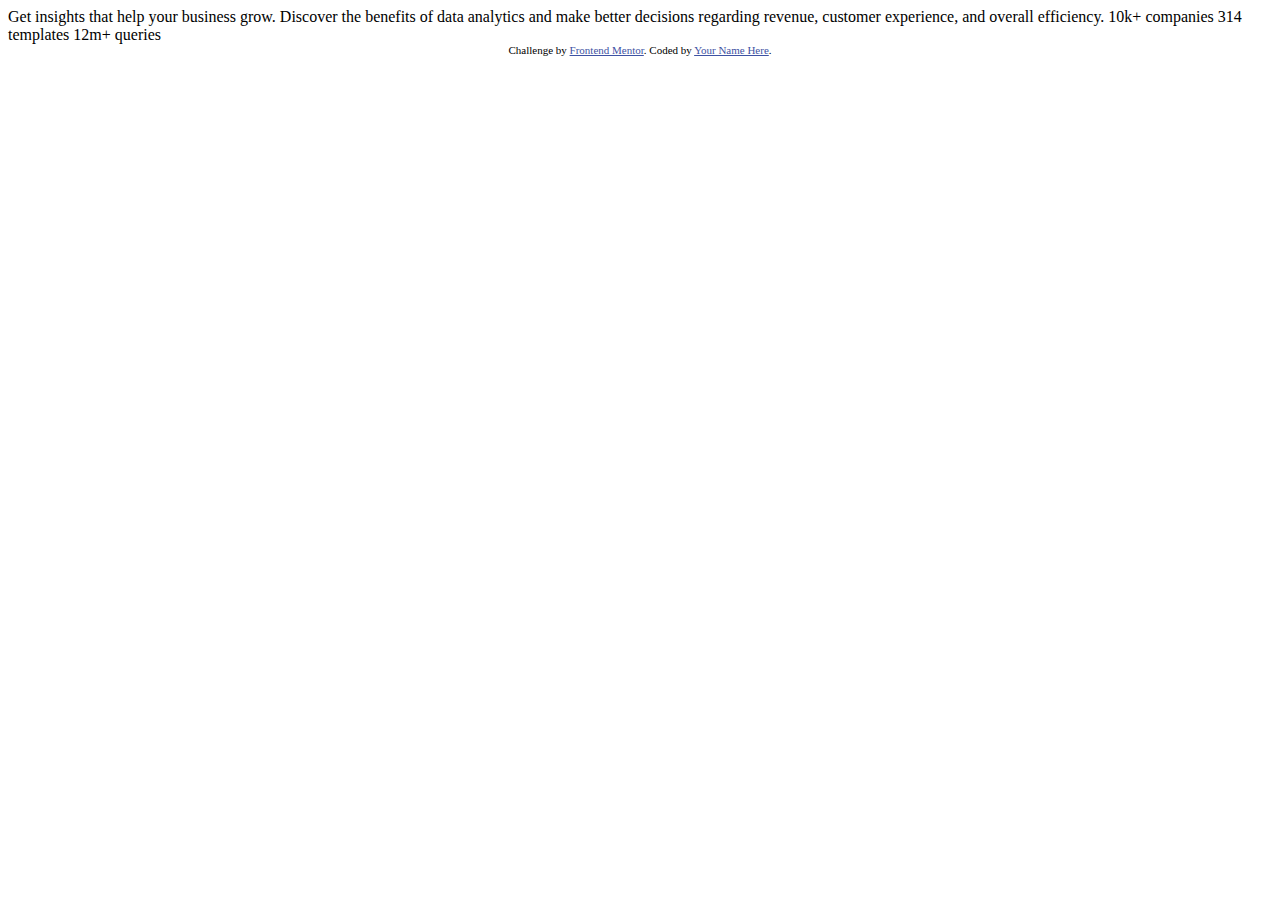
==== index.html @ ba3bbfc8 "Initial commit" ====
<!DOCTYPE html>
<html lang="en">
<head>
  <meta charset="UTF-8">
  <meta name="viewport" content="width=device-width, initial-scale=1.0"> <!-- displays site properly based on user's device -->

  <link rel="icon" type="image/png" sizes="32x32" href="./images/favicon-32x32.png">
  
  <title>Frontend Mentor | Stats preview card component</title>

  <!-- Feel free to remove these styles or customise in your own stylesheet 👍 -->
  <style>
    .attribution { font-size: 11px; text-align: center; }
    .attribution a { color: hsl(228, 45%, 44%); }
  </style>
</head>
<body>

  Get insights that help your business grow.

  Discover the benefits of data analytics and make better decisions regarding revenue, customer 
  experience, and overall efficiency.

  10k+ companies
  314 templates
  12m+ queries

  <div class="attribution">
    Challenge by <a href="https://www.frontendmentor.io?ref=challenge" target="_blank">Frontend Mentor</a>. 
    Coded by <a href="#">Your Name Here</a>.
  </div>
</body>
</html>
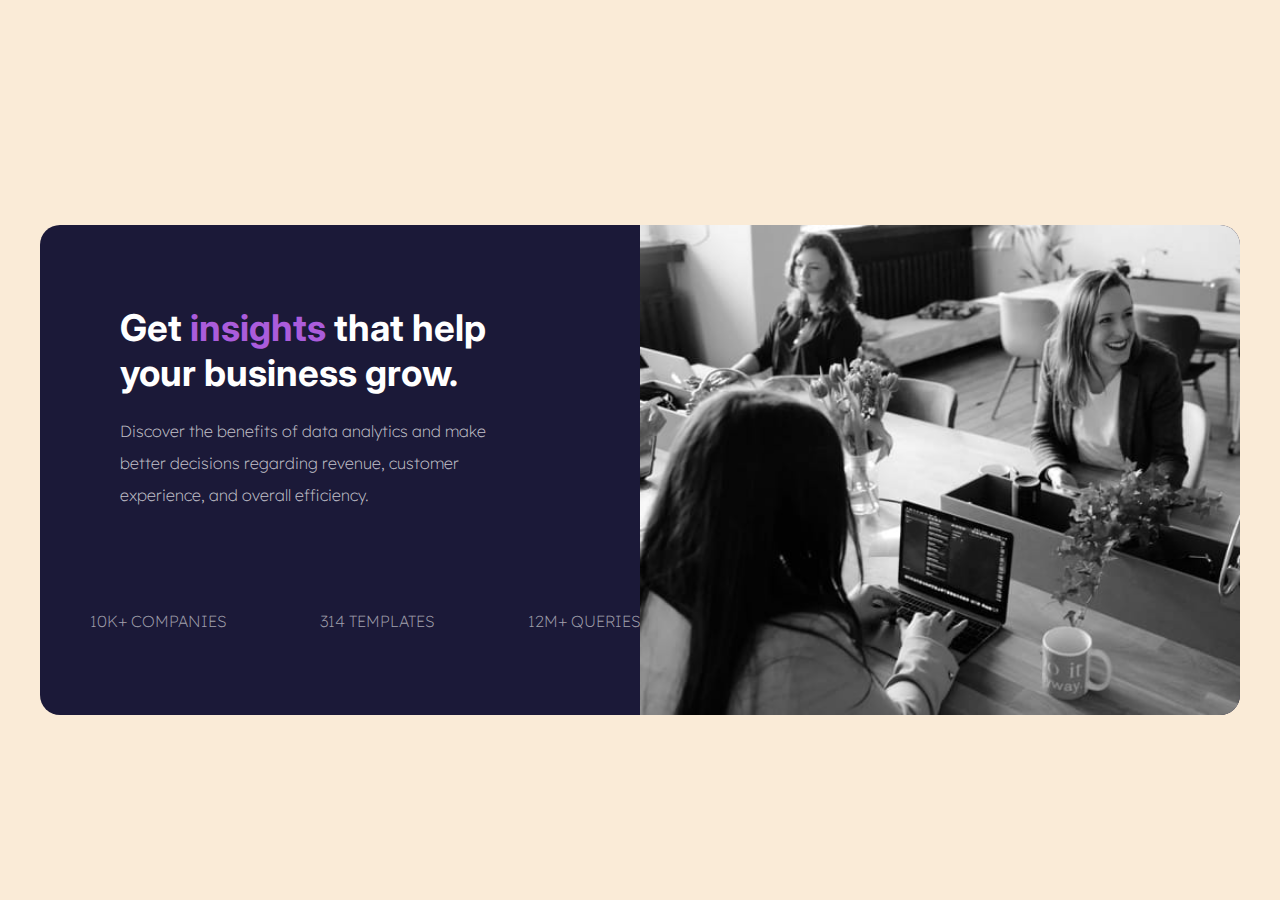
==== commit e69f7994: "Start Challange" ====
--- a/index.html
+++ b/index.html
@@ -1,33 +1,35 @@
 <!DOCTYPE html>
 <html lang="en">
 <head>
-  <meta charset="UTF-8">
-  <meta name="viewport" content="width=device-width, initial-scale=1.0"> <!-- displays site properly based on user's device -->
+    <meta charset="UTF-8">
+    <meta http-equiv="X-UA-Compatible" content="IE=edge">
+    <meta name="viewport" content="width=device-width, initial-scale=1.0">
+    <title>Frontend Mentor | Stats Preview Card Component</title>
+    
+    <!--Link CSS-->
 
-  <link rel="icon" type="image/png" sizes="32x32" href="./images/favicon-32x32.png">
-  
-  <title>Frontend Mentor | Stats preview card component</title>
+    <link rel="stylesheet" href="style.css">
 
-  <!-- Feel free to remove these styles or customise in your own stylesheet 👍 -->
-  <style>
-    .attribution { font-size: 11px; text-align: center; }
-    .attribution a { color: hsl(228, 45%, 44%); }
-  </style>
 </head>
 <body>
+    <main>
+        <div class="card-container">
+            <div class="left-side">
+                <h1>Get <span>insights</span> that help your business grow.</h1>
 
-  Get insights that help your business grow.
+                <p>Discover the benefits of data analytics and make better decisions regarding revenue, customer experience, and overall efficiency.</p>
+                <div class="numbers-itens">
+                    <div>10k+ companies</div>
+                    <div>314 templates</div>
+                    <div>12m+ queries</div>
+                </div>
+            </div>
+            <div class="right-side">
+                <img src="images/image-header-desktop.jpg" alt="">
+            </div>
+        </div>
+    </main>
 
-  Discover the benefits of data analytics and make better decisions regarding revenue, customer 
-  experience, and overall efficiency.
-
-  10k+ companies
-  314 templates
-  12m+ queries
-
-  <div class="attribution">
-    Challenge by <a href="https://www.frontendmentor.io?ref=challenge" target="_blank">Frontend Mentor</a>. 
-    Coded by <a href="#">Your Name Here</a>.
-  </div>
+    
 </body>
 </html>--- a/style.css
+++ b/style.css
@@ -0,0 +1,127 @@
+/*Import Font*/
+
+@import url('https://fonts.googleapis.com/css2?family=Inter:wght@200;300;400;700&family=Lexend+Deca:wght@200;300;400&display=swap');
+
+/*
+    font-family: 'Inter', sans-serif;
+
+    font-family: 'Lexend Deca', sans-serif;
+*/
+
+/*Colors*/
+
+:root{
+    --Very-dark-blue: hsl(233, 47%, 7%);
+    --Dark-desaturated-blue: hsl(244, 38%, 16%);
+    --Soft-violet: hsl(277, 64%, 61%);
+    --Slightly-transparent-white-1: hsla(0, 0%, 100%, 0.75);
+    --Slightly-transparent-white-2: hsla(0, 0%, 100%, 0.6);
+}
+
+/*Reset CSS*/
+
+*{
+    margin: 0;
+    padding: 0;
+    box-sizing: border-box;
+}
+
+
+body{
+    font-size: 1rem;
+    padding: 20px;
+    margin: 0 auto;
+    width: 100%;
+    display: flex;
+    justify-content: center;
+    background-color: antiquewhite;
+    
+}
+
+main{
+    position: absolute;
+    top: 25%;
+    max-width: 1440px;
+
+}
+
+/*Card - Left Side*/
+
+.card-container{
+    display: flex;
+    width: 1200px;
+    height: 490px;
+    background-color: var(--Dark-desaturated-blue);
+    border: 0 solid black;
+    border-radius: 20px;
+
+}
+
+.left-side{
+    flex:1; 
+}
+
+
+/*Title*/
+
+.left-side h1{
+    font-family: 'Inter', sans-serif;
+    font-weight: 700;
+    font-size: 2.3rem;
+    color: white;
+    padding-top: 80px;
+    padding-right: 100px;
+    padding-bottom: 20px;
+    padding-left: 80px;
+    
+
+}
+
+.left-side span{
+    color: var(--Soft-violet);
+}
+
+/*Description*/
+
+.left-side > p{
+    font-family: 'Lexend Deca', sans-serif;
+    font-weight: 200;
+    line-height: 2.0;
+    color: var(--Slightly-transparent-white-1);
+    padding-left: 80px;
+    padding-right: 150px;
+    padding-bottom: 100px;
+
+}
+
+/*Numbers Itens*/
+
+.numbers-itens{
+    padding-left: 50px;
+    color: var(--Slightly-transparent-white-2);
+    display: flex;
+    font-family: 'Lexend Deca', sans-serif;
+    font-weight: 200;
+    text-transform: uppercase;
+    justify-content: space-between;
+
+}
+
+
+/*Card - Right Side*/
+
+.right-side{
+    flex: 1;
+}
+
+.right-side img{
+    width: 600px;
+    height: 490px;
+    border-radius: 0 20px 20px 0;
+}
+
+
+
+
+
+
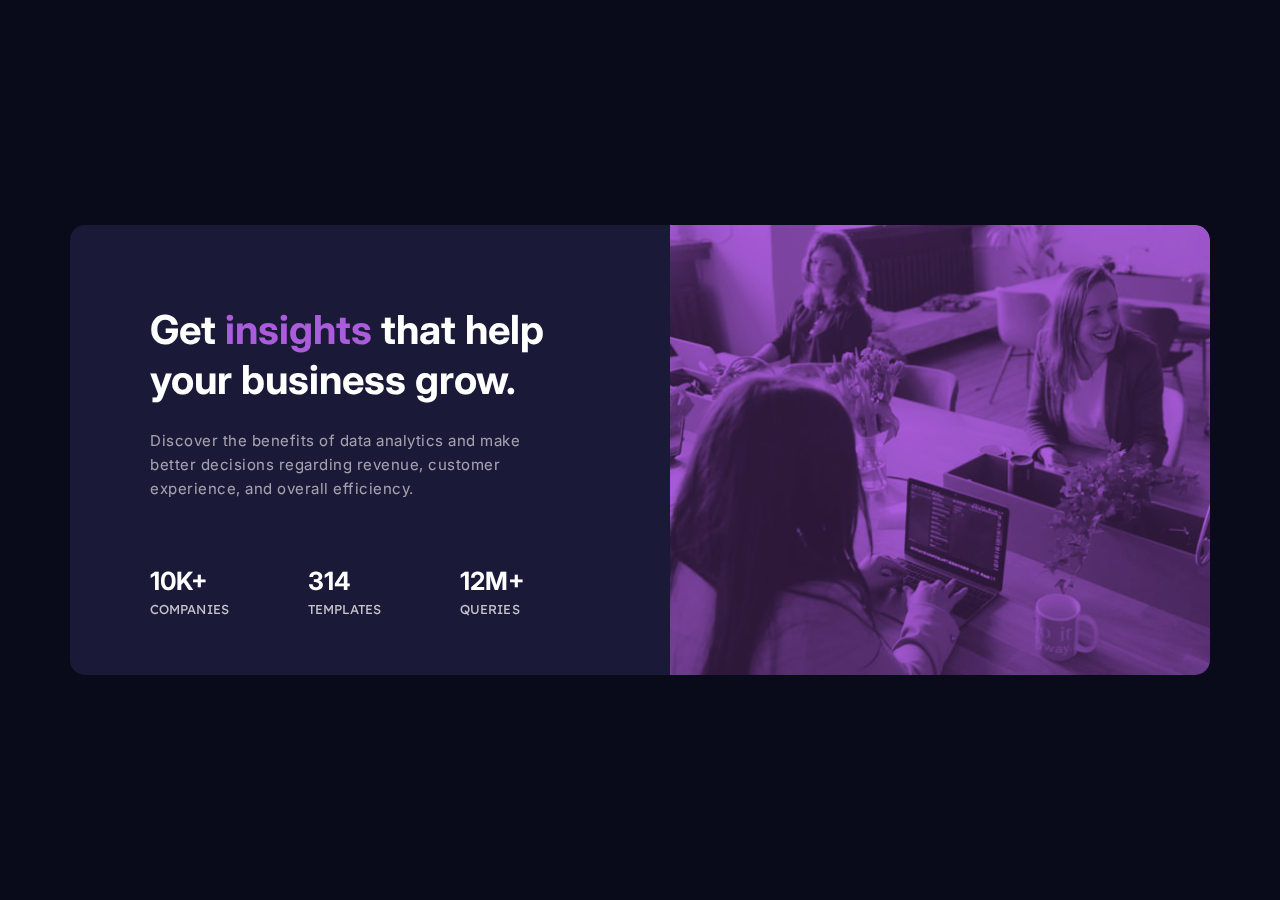
==== commit 499c8183: "Style Finish" ====
--- a/index.html
+++ b/index.html
@@ -4,6 +4,7 @@
     <meta charset="UTF-8">
     <meta http-equiv="X-UA-Compatible" content="IE=edge">
     <meta name="viewport" content="width=device-width, initial-scale=1.0">
+    <link rel="shortcut icon" href="images/favicon-32x32.png" type="image/x-icon">
     <title>Frontend Mentor | Stats Preview Card Component</title>
     
     <!--Link CSS-->
@@ -13,23 +14,47 @@
 </head>
 <body>
     <main>
-        <div class="card-container">
-            <div class="left-side">
-                <h1>Get <span>insights</span> that help your business grow.</h1>
 
-                <p>Discover the benefits of data analytics and make better decisions regarding revenue, customer experience, and overall efficiency.</p>
-                <div class="numbers-itens">
-                    <div>10k+ companies</div>
-                    <div>314 templates</div>
-                    <div>12m+ queries</div>
+        <div class="container">
+
+            <div class="card">
+
+                <div class="box-info">
+
+                    <h1>Get <span>insights</span> that help your business grow.</h1>
+                    <p>Discover the benefits of data analytics and make better decisions regarding revenue, customer experience, and overall efficiency.</p>
+                    
+                    <div class="stats">
+
+                        <div class="stat-block">
+                            <div class="number">10k+</div>
+                            <div class="text">companies</div>
+                        </div>
+                        <div class="stat-block">
+                            <div class="number">314</div>
+                            <div class="text">templates</div>
+                        </div>
+                        <div class="stat-block">
+                            <div class="number">12m+</div>
+                            <div class="text">queries</div>
+                        </div>
+
+                    </div>                         
+                   
                 </div>
+                
+                <div class="card-img">
+
+                    <img class="img-desktop" src="images/image-header-desktop.jpg" alt="Hero Image">
+                    <img class="img-mobile" src="images/image-header-mobile.jpg" alt="Hero Image">
+                    <div class="img-color"></div>
+
+                </div>
+
             </div>
-            <div class="right-side">
-                <img src="images/image-header-desktop.jpg" alt="">
-            </div>
+            
         </div>
+
     </main>
-
-    
 </body>
 </html>--- a/style.css
+++ b/style.css
@@ -1,14 +1,13 @@
-/*Import Font*/
+/****Import Font****/
 
 @import url('https://fonts.googleapis.com/css2?family=Inter:wght@200;300;400;700&family=Lexend+Deca:wght@200;300;400&display=swap');
 
 /*
     font-family: 'Inter', sans-serif;
-
     font-family: 'Lexend Deca', sans-serif;
 */
 
-/*Colors*/
+/****Colors****/
 
 :root{
     --Very-dark-blue: hsl(233, 47%, 7%);
@@ -18,7 +17,7 @@
     --Slightly-transparent-white-2: hsla(0, 0%, 100%, 0.6);
 }
 
-/*Reset CSS*/
+/****Reset CSS****/
 
 *{
     margin: 0;
@@ -26,102 +25,118 @@
     box-sizing: border-box;
 }
 
+html{
+    font-size: 15px;
+}
 
 body{
-    font-size: 1rem;
-    padding: 20px;
+    display: flex;
+    justify-content: center;
+    align-items: center;
+    background-color: var(--Very-dark-blue); 
     margin: 0 auto;
     width: 100%;
+    height: 100vh;
+    font-family: 'Inter', sans-serif;
+}
+
+.card{
     display: flex;
-    justify-content: center;
-    background-color: antiquewhite;
+    background-color: var(--Dark-desaturated-blue);
+    border-radius: 15px;
+    max-width: 1140px;
+    overflow: hidden;
+}
+
+/****Card Information****/
+
+.box-info{
+    padding: 80px 80px 40px 80px;
+    width: 100%;
+    height: auto;
     
 }
 
-main{
-    position: absolute;
-    top: 25%;
-    max-width: 1440px;
-
+.box-info h1{
+    color: white;
+    font-weight: bold;
+    font-size: 40px;
+    line-height: 50px;
+    margin-bottom: 24px;
 }
 
-/*Card - Left Side*/
-
-.card-container{
-    display: flex;
-    width: 1200px;
-    height: 490px;
-    background-color: var(--Dark-desaturated-blue);
-    border: 0 solid black;
-    border-radius: 20px;
-
-}
-
-.left-side{
-    flex:1; 
-}
-
-
-/*Title*/
-
-.left-side h1{
-    font-family: 'Inter', sans-serif;
-    font-weight: 700;
-    font-size: 2.3rem;
-    color: white;
-    padding-top: 80px;
-    padding-right: 100px;
-    padding-bottom: 20px;
-    padding-left: 80px;
-    
-
-}
-
-.left-side span{
+.box-info h1 span{
     color: var(--Soft-violet);
 }
 
-/*Description*/
-
-.left-side > p{
-    font-family: 'Lexend Deca', sans-serif;
-    font-weight: 200;
-    line-height: 2.0;
-    color: var(--Slightly-transparent-white-1);
-    padding-left: 80px;
-    padding-right: 150px;
-    padding-bottom: 100px;
-
+.box-info p{
+    color: var(--Slightly-transparent-white-2);
+    font-size: 15px;
+    line-height: 24px;
+    letter-spacing: 0.5px;
+    margin-bottom: 32px;
+    padding-right: 20px;
 }
 
-/*Numbers Itens*/
+/****Stats Information****/
 
-.numbers-itens{
-    padding-left: 50px;
-    color: var(--Slightly-transparent-white-2);
+.stats{
     display: flex;
-    font-family: 'Lexend Deca', sans-serif;
-    font-weight: 200;
-    text-transform: uppercase;
+    align-items: center;
     justify-content: space-between;
-
+    margin-top: 65px;
+    margin-right: 65px;
+       
 }
 
-
-/*Card - Right Side*/
-
-.right-side{
-    flex: 1;
+.stat-block{
+    display: flex;
+    flex-direction: column;
+    justify-content: flex-start;
 }
 
-.right-side img{
-    width: 600px;
-    height: 490px;
-    border-radius: 0 20px 20px 0;
+.stats .stat-block .number{
+    color: white;
+    font-weight: bold;
+    font-size: 25px;
+    text-transform: uppercase;
+    margin-bottom: 5px;
 }
 
+.stats .stat-block .text{
+    color: var(--Slightly-transparent-white-1);
+    text-transform: uppercase;
+    font-size: 13px;
+    letter-spacing: 0.1px;
+    font-family: 'Lexend Deca', sans-serif;
+}
 
+/****Image Part****/
 
+.card-img{
+    background-color: var(--Soft-violet);
+    border-radius: 0 15px 15px 0;
+    position: relative;
+    
+}
 
+img{
+    height: 100%;
+    border-radius: 0 15px 15px 0;
+    mix-blend-mode: multiply;
+    
+}
 
+.img-color{
+    background-color: var(--Soft-violet);
+    width: 100%;
+    height: 100%;
+    position: absolute;
+    top: 0;
+    border-radius: 0 15px 15px 0;
+    opacity: 0.25;  
+}
 
+.img-mobile{
+    display: none;
+}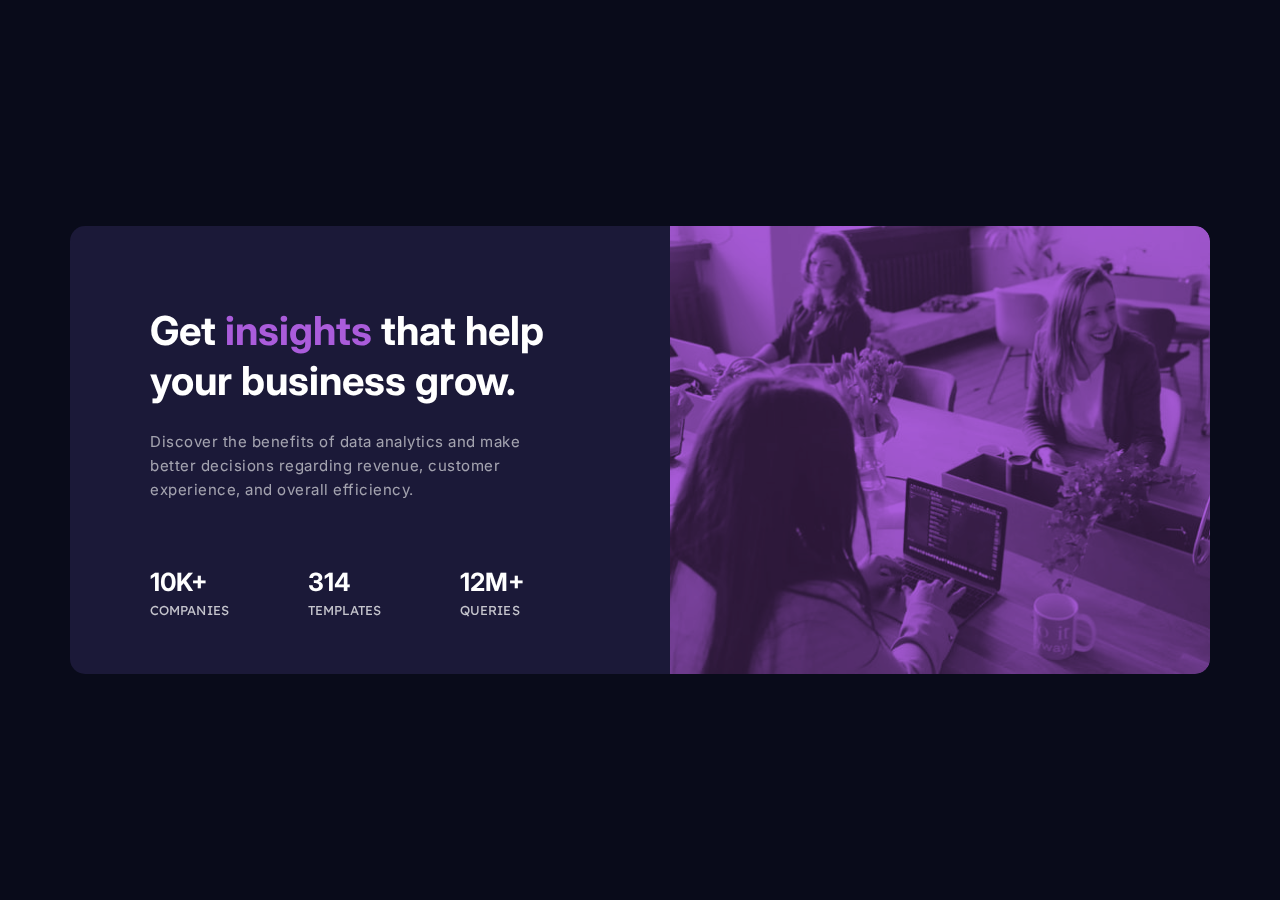
==== commit c7bda5f9: "Media Queries Organized" ====
--- a/index.html
+++ b/index.html
@@ -10,6 +10,15 @@
     <!--Link CSS-->
 
     <link rel="stylesheet" href="style.css">
+
+    <!--Media Queries-->
+    <style>
+        @import url(media_queries/media_1050.css);
+        @import url(media_queries/media_980.css);
+        @import url(media_queries/media_950.css);
+        @import url(media_queries/media_950.css);
+
+    </style>
 
 </head>
 <body>
--- a/style.css
+++ b/style.css
@@ -26,7 +26,7 @@
 }
 
 html{
-    font-size: 15px;
+    font-size: 62.5%;
 }
 
 body{
@@ -46,12 +46,13 @@
     border-radius: 15px;
     max-width: 1140px;
     overflow: hidden;
+    margin: 0 1.5rem;
 }
 
 /****Card Information****/
 
 .box-info{
-    padding: 80px 80px 40px 80px;
+    padding: 8.0rem 8.0rem 4.0rem 8.0rem;
     width: 100%;
     height: auto;
     
@@ -60,9 +61,9 @@
 .box-info h1{
     color: white;
     font-weight: bold;
-    font-size: 40px;
-    line-height: 50px;
-    margin-bottom: 24px;
+    font-size: 4.0rem;
+    line-height: 5.0rem;
+    margin-bottom: 2.4rem;
 }
 
 .box-info h1 span{
@@ -71,11 +72,11 @@
 
 .box-info p{
     color: var(--Slightly-transparent-white-2);
-    font-size: 15px;
-    line-height: 24px;
+    font-size: 1.5rem;
+    line-height: 2.4rem;
     letter-spacing: 0.5px;
-    margin-bottom: 32px;
-    padding-right: 20px;
+    margin-bottom: 3.2rem;
+    padding-right: 2.0rem;
 }
 
 /****Stats Information****/
@@ -84,8 +85,8 @@
     display: flex;
     align-items: center;
     justify-content: space-between;
-    margin-top: 65px;
-    margin-right: 65px;
+    margin-top: 6.5rem;
+    margin-right: 6.5rem;
        
 }
 
@@ -98,15 +99,15 @@
 .stats .stat-block .number{
     color: white;
     font-weight: bold;
-    font-size: 25px;
+    font-size: 2.5rem;
     text-transform: uppercase;
-    margin-bottom: 5px;
+    margin-bottom: 0.5rem;
 }
 
 .stats .stat-block .text{
     color: var(--Slightly-transparent-white-1);
     text-transform: uppercase;
-    font-size: 13px;
+    font-size: 1.3rem;
     letter-spacing: 0.1px;
     font-family: 'Lexend Deca', sans-serif;
 }
@@ -139,4 +140,4 @@
 
 .img-mobile{
     display: none;
-}+}
